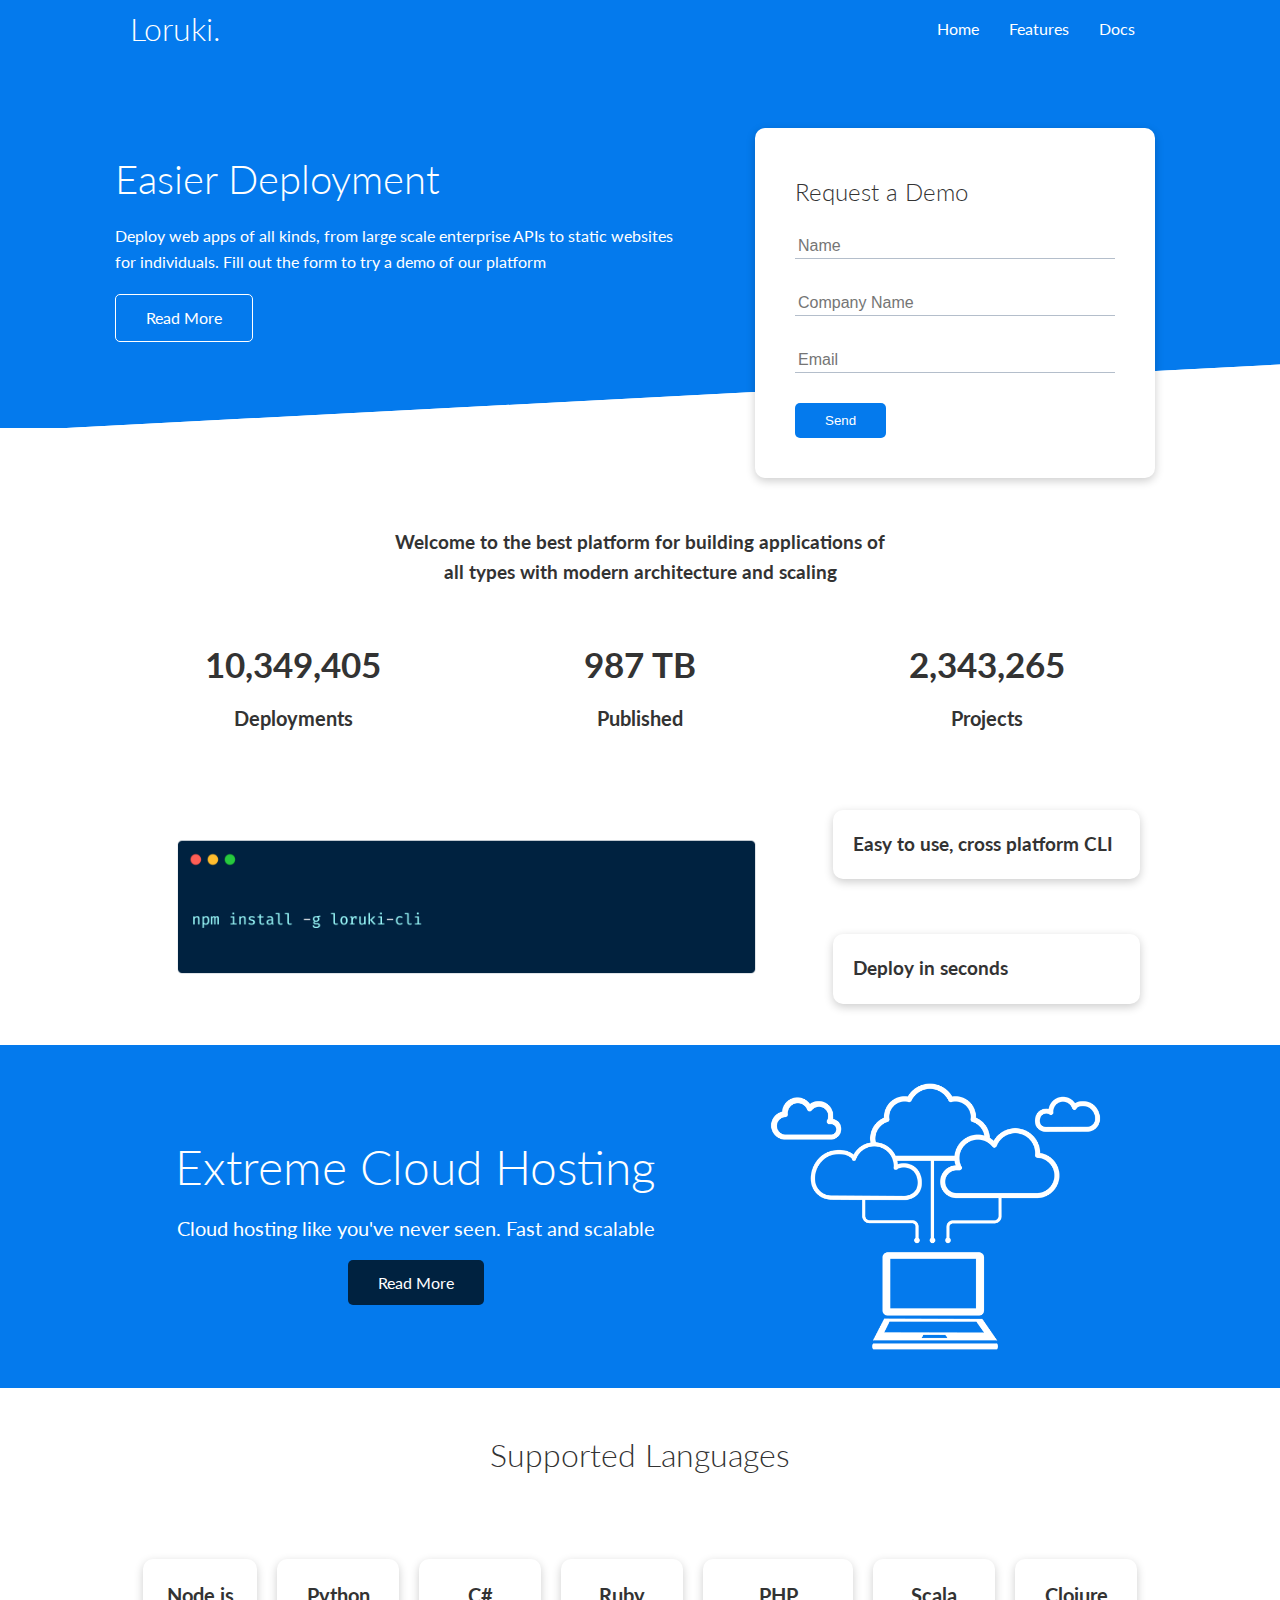
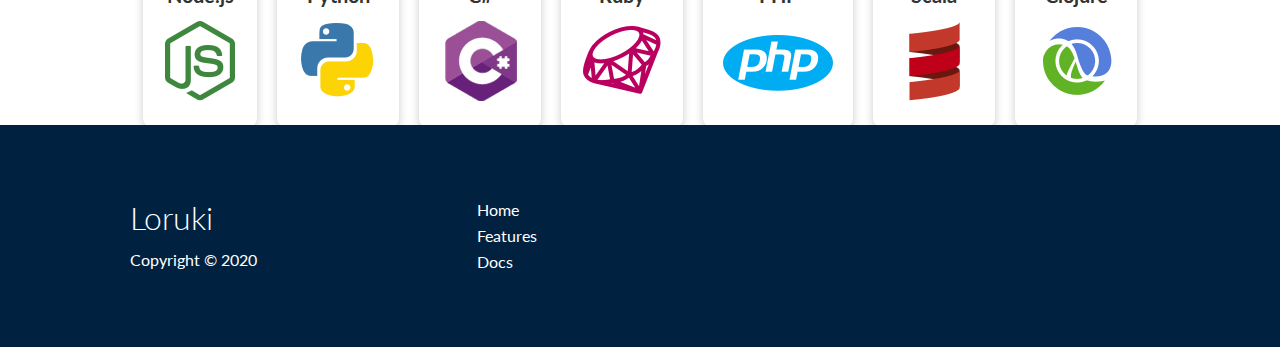
==== index.html @ 2d936f0e "HTML and CSS Frontend - Cloud Storage" ====
<!DOCTYPE html>
<html lang="en">

<head>
    <meta charset="UTF-8">
    <meta name="viewport" content="width=device-width, initial-scale=1.0">
    <title>Loruki | Cloud Hosting For Everyone</title>
    <link rel="stylesheet" href="css/style.css">
    <link rel="stylesheet" href="https://cdnjs.cloudflare.com/ajax/libs/font-awesome/5.15.1/css/all.min.css"
        integrity="sha512-+4zCK9k+qNFUR5X+cKL9EIR+ZOhtIloNl9GIKS57V1MyNsYpYcUrUeQc9vNfzsWfV28IaLL3i96P9sdNyeRssA=="
        crossorigin="anonymous" />
</head>

<body>
    <div class="navbar">
        <div class="container flex">
            <h1 class="logo">Loruki.</h1>
            <nav>
                <ul>
                    <li><a href="index.html">Home</a></li>
                    <li><a href="features.html">Features</a></li>
                    <li><a href="docs.html">Docs</a></li>
                </ul>
            </nav>
        </div>
    </div>
    <section class="showcase">
        <div class="container grid">
            <div class="showcase__text">
                <h1>Easier Deployment</h1>
                <p>Deploy web apps of all kinds, from large scale enterprise APIs to static websites for individuals.
                    Fill out the form to try a demo of our platform</p>
                <a href="feature.html" class="btn btn--outline">Read More</a>
            </div>
            <div class="showcase__form card">
                <h2>Request a Demo</h2>
                <form name="contact" method="POST" netlify-honeypot="bot-field" data-netlify="true">
                    <!-- NETLIFY Setup -->
                    <input type="hidden" name="form-name" value="contact">
                    <p class="hidden">
                        <label>Don’t fill this out if you're human: <input name="bot-field" /></label>
                    </p>
                    <!-- END NETLIFY Setup -->
                    <div class="form-control">
                        <input type="text" name="name" placeholder="Name" required>
                    </div>
                    <div class="form-control">
                        <input type="text" name="company" placeholder="Company Name" required>
                    </div>
                    <div class="form-control">
                        <input type="email" name="email" placeholder="Email" required>
                    </div>
                    <div class="form-control">
                        <input type="submit" value="Send" class="btn btn--primary">
                    </div>
                </form>
            </div>
        </div>
    </section>
    <section class="stats">
        <div class="container">
            <h3 class="stats__heading text--center my-1">
                Welcome to the best platform for building applications of all types with modern architecture and scaling
            </h3>
            <div class="grid grid-3 text--center my-4">
                <div>
                    <i class="fas fa-server fa-3x"></i>
                    <h3>10,349,405</h3>
                    <p class="text-secondary">Deployments</p>
                </div>
                <div>
                    <i class="fas fa-upload fa-3x"></i>
                    <h3>987 TB</h3>
                    <p class="text-secondary">Published</p>
                </div>
                <div>
                    <i class="fas fa-project-diagram fa-3x"></i>
                    <h3>2,343,265</h3>
                    <p class="text-secondary">Projects</p>
                </div>
            </div>
        </div>
    </section>
    <section class="cli">
        <div class="container grid">
            <img src="images/cli.png" alt="cli">
            <div class="card">
                <h3>Easy to use, cross platform CLI</h3>
            </div>
            <div class="card">
                <h3>Deploy in seconds</h3>
            </div>
        </div>
    </section>
    <section class="cloud bg--primary my-2 py-2">
        <div class="container grid">
            <div class="text--center">
                <h2 class="lg">Extreme Cloud Hosting</h2>
                <p class="lead my-1">Cloud hosting like you've never seen. Fast and scalable</p>
                <a href="feature.html" class="btn btn--dark">Read More</a>
            </div>
            <img src="images/cloud.png" alt="cloud">
        </div>
    </section>
    <section class="languages">
        <h2 class="md text--center my-2">
            Supported Languages
        </h2>
        <div class="container flex">
            <div class="card">
                <h4>Node.js</h4>
                <img src="images/logos/node.png" alt="Node">
            </div>
            <div class="card">
                <h4>Python</h4>
                <img src="images/logos/python.png" alt="Python">
            </div>
            <div class="card">
                <h4>C#</h4>
                <img src="images/logos/csharp.png" alt="Csharp">
            </div>
            <div class="card">
                <h4>Ruby</h4>
                <img src="images/logos/ruby.png" alt="Ruby">
            </div>
            <div class="card">
                <h4>PHP</h4>
                <img src="images/logos/php.png" alt="Php">
            </div>
            <div class="card">
                <h4>Scala</h4>
                <img src="images/logos/scala.png" alt="Scala">
            </div>
            <div class="card">
                <h4>Clojure</h4>
                <img src="images/logos/clojure.png" alt="Clojure">
            </div>
        </div>
    </section>
    <footer class="footer bg--dark py-5">
        <div class="container grid grid-3">
            <div>
                <h1>Loruki</h1>
                <p>Copyright &copy; 2020</p>
            </div>
            <nav>
                <ul>
                    <li><a href="index.html">Home</a></li>
                    <li><a href="features.html">Features</a></li>
                    <li><a href="docs.html">Docs</a></li>
                </ul>
            </nav>
            <div class="social">
                <a href="#"><i class="fab fa-github fa-2x"></i></a>
                <a href="#"><i class="fab fa-facebook fa-2x"></i></a>
                <a href="#"><i class="fab fa-instagram fa-2x"></i></a>
                <a href="#"><i class="fab fa-twitter fa-2x"></i></a>
            </div>
        </div>
    </footer>
</body>

</html>
---- css/style.css ----
@import url("https://fonts.googleapis.com/css2?family=Lato:wght@300&display=swap");
/*

= Global variables - css style
:root {
    --color-grey: #333;
    --color-white: #fff;
    --color-primary: #047aed;
}

_ To use global variables
    background-color: var(--primary);
*/
@-webkit-keyframes slideInFromLeft {
  0% {
    -webkit-transform: translateX(-100%);
            transform: translateX(-100%);
  }
  100% {
    -webkit-transform: translateX(0);
            transform: translateX(0);
  }
}
@keyframes slideInFromLeft {
  0% {
    -webkit-transform: translateX(-100%);
            transform: translateX(-100%);
  }
  100% {
    -webkit-transform: translateX(0);
            transform: translateX(0);
  }
}

@-webkit-keyframes slideInFromRight {
  0% {
    -webkit-transform: translateX(100%);
            transform: translateX(100%);
  }
  100% {
    -webkit-transform: translateX(0);
            transform: translateX(0);
  }
}

@keyframes slideInFromRight {
  0% {
    -webkit-transform: translateX(100%);
            transform: translateX(100%);
  }
  100% {
    -webkit-transform: translateX(0);
            transform: translateX(0);
  }
}

@-webkit-keyframes slideInFromTop {
  0% {
    -webkit-transform: translateY(-100%);
            transform: translateY(-100%);
  }
  100% {
    -webkit-transform: translateY(0);
            transform: translateY(0);
  }
}

@keyframes slideInFromTop {
  0% {
    -webkit-transform: translateY(-100%);
            transform: translateY(-100%);
  }
  100% {
    -webkit-transform: translateY(0);
            transform: translateY(0);
  }
}

@-webkit-keyframes slideInFromBottom {
  0% {
    -webkit-transform: translateY(100%);
            transform: translateY(100%);
  }
  100% {
    -webkit-transform: translateY(0);
            transform: translateY(0);
  }
}

@keyframes slideInFromBottom {
  0% {
    -webkit-transform: translateY(100%);
            transform: translateY(100%);
  }
  100% {
    -webkit-transform: translateY(0);
            transform: translateY(0);
  }
}

.container {
  max-width: 1100px;
  margin: 0 auto;
  overflow: auto;
  padding: 0 40px;
}

.flex {
  display: -webkit-box;
  display: -ms-flexbox;
  display: flex;
  -webkit-box-pack: center;
      -ms-flex-pack: center;
          justify-content: center;
  -webkit-box-align: center;
      -ms-flex-align: center;
          align-items: center;
  height: 100%;
}

.grid {
  display: -ms-grid;
  display: grid;
  -ms-grid-columns: (1fr)[2];
      grid-template-columns: repeat(2, 1fr);
  gap: 20px;
  -webkit-box-pack: center;
      -ms-flex-pack: center;
          justify-content: center;
  -webkit-box-align: center;
      -ms-flex-align: center;
          align-items: center;
  height: 100%;
}

.grid-3 {
  -ms-grid-columns: (1fr)[3];
      grid-template-columns: repeat(3, 1fr);
}

.card {
  background-color: #fff;
  color: #333;
  border-radius: 10px;
  -webkit-box-shadow: 0 3px 10px rgba(0, 0, 0, 0.2);
          box-shadow: 0 3px 10px rgba(0, 0, 0, 0.2);
  overflow: hidden;
  padding: 20px;
  margin: 10px;
}

.btn {
  display: inline-block;
  padding: 10px 30px;
  cursor: pointer;
  background-color: #047aed;
  color: #fff;
  border: none;
  border-radius: 5px;
}

.btn--outline {
  background-color: transparent;
  border: 1px solid #fff;
}

.btn:hover {
  -webkit-transform: scale(0.98);
          transform: scale(0.98);
}

.btn--primary,
.bg--primary {
  background-color: #047aed;
  color: #fff;
}

.btn--primary a,
.bg--primary a {
  color: #fff;
}

.btn--secondary,
.bg--secondary {
  background-color: #1c3fa8;
  color: #fff;
}

.btn--secondary a,
.bg--secondary a {
  color: #fff;
}

.btn--dark,
.bg--dark {
  background-color: #002240;
  color: #fff;
}

.btn--dark a,
.bg--dark a {
  color: #fff;
}

.btn--light,
.bg--light {
  background-color: #f4f4f4;
  color: #333;
}

.btn--light a,
.bg--light a {
  color: #fff;
}

.text--center {
  text-align: center;
}

.text--primary {
  color: #047aed !important;
}

.text--secondary {
  color: #1c3fa8 !important;
}

.text--dark {
  color: #002240 !important;
}

.text--light {
  color: #f4f4f4 !important;
}

.lead {
  font-size: 20px;
}

.sm {
  font-size: 1rem;
}

.md {
  font-size: 2rem;
}

.lg {
  font-size: 3rem;
}

.xl {
  font-size: 4rem;
}

.alert {
  background-color: #f4f4f4;
  padding: 10px 20px;
  font-weight: bold;
  margin: 15px 0;
}

.alert i {
  margin-right: 10px;
}

.alert--success {
  background-color: #5cb85c;
  color: #fff;
}

.alert--error {
  background-color: #d9534f;
  color: #fff;
}

code,
pre {
  background-color: #333;
  color: #fff;
  padding: 10px;
}

.my-1 {
  margin: 1rem 0;
}

.my-2 {
  margin: 1.5rem 0;
}

.my-3 {
  margin: 2rem 0;
}

.my-4 {
  margin: 3rem 0;
}

.my-5 {
  margin: 4rem 0;
}

.m-1 {
  margin: 1rem;
}

.m-2 {
  margin: 1.5rem;
}

.m-3 {
  margin: 2rem;
}

.m-4 {
  margin: 3rem;
}

.m-5 {
  margin: 4rem;
}

.py-1 {
  margin: 1rem 0;
}

.py-2 {
  padding: 1.5rem 0;
}

.py-3 {
  padding: 2rem 0;
}

.py-4 {
  padding: 3rem 0;
}

.py-5 {
  padding: 4rem 0;
}

.p-1 {
  padding: 1rem;
}

.p-2 {
  padding: 1.5rem;
}

.p-3 {
  padding: 2rem;
}

.p-4 {
  padding: 3rem;
}

.p-5 {
  padding: 4rem;
}

*,
*::before,
*::after {
  margin: 0;
  padding: 0;
  -webkit-box-sizing: border-box;
          box-sizing: border-box;
}

html {
  height: 100vh;
}

body,
#root {
  height: 100%;
  display: -webkit-box;
  display: -ms-flexbox;
  display: flex;
  -webkit-box-orient: vertical;
  -webkit-box-direction: normal;
      -ms-flex-direction: column;
          flex-direction: column;
  -webkit-box-pack: justify;
      -ms-flex-pack: justify;
          justify-content: space-between;
  font-family: 'Lato', 'sans-serif';
  color: #333;
  line-height: 1.6;
}

ul {
  list-style-type: none;
}

a {
  text-decoration: none;
  color: #333;
}

h1,
h2 {
  font-weight: 300;
  line-height: 1.2;
  margin: 10px 0;
}

p {
  margin: 10px 0;
}

img {
  width: 100%;
}

.hidden {
  visibility: hidden;
  height: 0;
  display: none;
}

.navbar {
  background-color: #047aed;
  color: #fff;
  height: 70px;
}

.navbar ul {
  display: -webkit-box;
  display: -ms-flexbox;
  display: flex;
}

.navbar a {
  color: #fff;
  padding: 10px;
  margin: 0 5px;
}

.navbar a:hover {
  border-bottom: 2px #fff solid;
}

.navbar .flex {
  -webkit-box-pack: justify;
      -ms-flex-pack: justify;
          justify-content: space-between;
}

@media (max-width: 500px) {
  .navbar {
    height: 110px;
  }
  .navbar .flex {
    -webkit-box-orient: vertical;
    -webkit-box-direction: normal;
        -ms-flex-direction: column;
            flex-direction: column;
  }
  .navbar ul {
    padding: 10px;
    background-color: rgba(0, 0, 0, 0.1);
  }
}

.showcase {
  height: 400px;
  background-color: #047aed;
  color: #fff;
  position: relative;
}

.showcase::before, .showcase::after {
  content: '';
  position: absolute;
  height: 100px;
  bottom: -70px;
  right: 0;
  left: 0;
  background-color: #fff;
  transform: skewY(-3deg);
  -webkit-transform: skewY(-3deg);
  -moz-transform: skewY(-3deg);
  -ms-transform: skewY(-3deg);
}

.showcase h1 {
  font-size: 40px;
}

.showcase p {
  margin: 20px 0;
}

.showcase .grid {
  -ms-grid-columns: 55% 45%;
      grid-template-columns: 55% 45%;
  gap: 30px;
  overflow: visible;
}

.showcase__form {
  position: relative;
  top: 60px;
  height: 350px;
  width: 400px;
  padding: 40px;
  z-index: 100;
  justify-self: flex-end;
  -webkit-animation: slideInFromRight 1s ease-in;
          animation: slideInFromRight 1s ease-in;
}

.showcase__form form {
  display: -webkit-box;
  display: -ms-flexbox;
  display: flex;
  -webkit-box-orient: vertical;
  -webkit-box-direction: normal;
      -ms-flex-direction: column;
          flex-direction: column;
}

.showcase__form .form-control {
  margin: 15px 0;
}

.showcase__form input[type='text'],
.showcase__form input[type='email'] {
  border: 0;
  border-bottom: 1px solid #b4becb;
  width: 100%;
  padding: 3px;
  font-size: 16px;
}

.showcase__form input[type='text']:focus,
.showcase__form input[type='email']:focus {
  outline: none;
}

.showcase__text {
  -webkit-animation: slideInFromLeft 1s ease-in;
          animation: slideInFromLeft 1s ease-in;
}

@media (max-width: 768px) {
  .showcase {
    height: auto;
  }
  .showcase .grid {
    -ms-grid-columns: 1fr;
        grid-template-columns: 1fr;
    -ms-grid-rows: 1fr;
        grid-template-rows: 1fr;
  }
  .showcase__text {
    text-align: center;
    margin-top: 40px;
    -webkit-animation: slideInFromTop 1s ease-in;
            animation: slideInFromTop 1s ease-in;
  }
  .showcase__form {
    -ms-grid-column-align: center;
        justify-self: center;
    margin: auto;
    -webkit-animation: slideInFromBottom 1s ease-in;
            animation: slideInFromBottom 1s ease-in;
  }
}

.stats {
  padding-top: 100px;
  -webkit-animation: slideInFromBottom 1s ease-in;
          animation: slideInFromBottom 1s ease-in;
}

.stats__heading {
  max-width: 500px;
  margin: auto;
}

.stats .grid h3 {
  font-size: 35px;
}

.stats .grid p {
  font-size: 20px;
  font-weight: bold;
}

@media (max-width: 768px) {
  .stats {
    height: auto;
  }
  .stats .grid {
    -ms-grid-columns: 1fr;
        grid-template-columns: 1fr;
    -ms-grid-rows: 1fr;
        grid-template-rows: 1fr;
  }
}

.cli .grid {
  -ms-grid-columns: (1fr)[3];
      grid-template-columns: repeat(3, 1fr);
  -ms-grid-rows: (1fr)[2];
      grid-template-rows: repeat(2, 1fr);
}

.cli .grid > *:first-child {
  -ms-grid-column: 1;
  -ms-grid-column-span: 2;
  grid-column: 1 / span 2;
  grid-row: 1 / -1;
}

@media (max-width: 768px) {
  .cli {
    height: auto;
  }
  .cli .grid {
    -ms-grid-columns: 1fr;
        grid-template-columns: 1fr;
    -ms-grid-rows: 1fr;
        grid-template-rows: 1fr;
  }
  .cli .grid > *:first-child {
    -ms-grid-column: 1;
    grid-column: 1;
    -ms-grid-row: 1;
    grid-row: 1;
  }
}

.cloud .grid {
  -ms-grid-columns: 4fr 3fr;
      grid-template-columns: 4fr 3fr;
}

@media (max-width: 768px) {
  .cloud {
    height: auto;
  }
  .cloud .grid {
    -ms-grid-columns: 1fr;
        grid-template-columns: 1fr;
    -ms-grid-rows: 1fr;
        grid-template-rows: 1fr;
  }
}

.languages .card {
  text-align: center;
  margin: 18px 10px 40px;
}

.languages .flex {
  -ms-flex-wrap: wrap;
      flex-wrap: wrap;
}

.languages .card {
  -webkit-transition: -webkit-transform 0.2s ease-in;
  transition: -webkit-transform 0.2s ease-in;
  transition: transform 0.2s ease-in;
  transition: transform 0.2s ease-in, -webkit-transform 0.2s ease-in;
}

.languages .card h4 {
  font-size: 20px;
  margin-bottom: 10px;
}

.languages .card:hover {
  -webkit-transform: translateY(-15px);
          transform: translateY(-15px);
}

.footer .social a {
  margin: 0 10px;
}

.features__head img {
  width: 200px;
  justify-self: flex-end;
}

.features__sub-head img {
  width: 300px;
  justify-self: flex-end;
}

.features__main .card > i {
  margin-right: 20px;
}

.features__main .grid {
  padding: 30px;
}

.features__main .grid > *:first-child {
  grid-column: 1 / -1;
}

.features__main .grid > *:nth-child(2) {
  -ms-grid-column: 1;
  -ms-grid-column-span: 2;
  grid-column: 1 / span 2;
}

@media (max-width: 768px) {
  .features__main .grid, .features__head .grid, .features__sub-head .grid {
    -ms-grid-columns: 1fr;
        grid-template-columns: 1fr;
    -ms-grid-rows: 1fr;
        grid-template-rows: 1fr;
    text-align: center;
  }
  .features__main .grid img, .features__head .grid img, .features__sub-head .grid img {
    -ms-grid-column-align: center;
        justify-self: center;
  }
  .features__main .grid > *:first-child,
  .features__main .grid > *:nth-child(2) {
    -ms-grid-column: 1;
    grid-column: 1;
  }
}

.docs__head img {
  width: 200px;
  justify-self: flex-end;
}

.docs__sub-head img {
  width: 300px;
  justify-self: flex-end;
}

.docs__main h3 {
  margin: 20px 0;
}

.docs__main .grid {
  -ms-grid-columns: 1fr 2fr;
      grid-template-columns: 1fr 2fr;
  -webkit-box-align: start;
      -ms-flex-align: start;
          align-items: flex-start;
}

.docs__main nav li {
  font-size: 17px;
  padding-bottom: 5px;
  margin-bottom: 5px;
  border-bottom: 1px solid #333;
}

.docs__main nav a {
  color: #333;
}

.docs__main nav a:hover {
  font-weight: bold;
}

@media (max-width: 768px) {
  .docs__main .grid {
    -ms-grid-columns: 1fr;
        grid-template-columns: 1fr;
    -ms-grid-rows: 1fr;
        grid-template-rows: 1fr;
  }
}
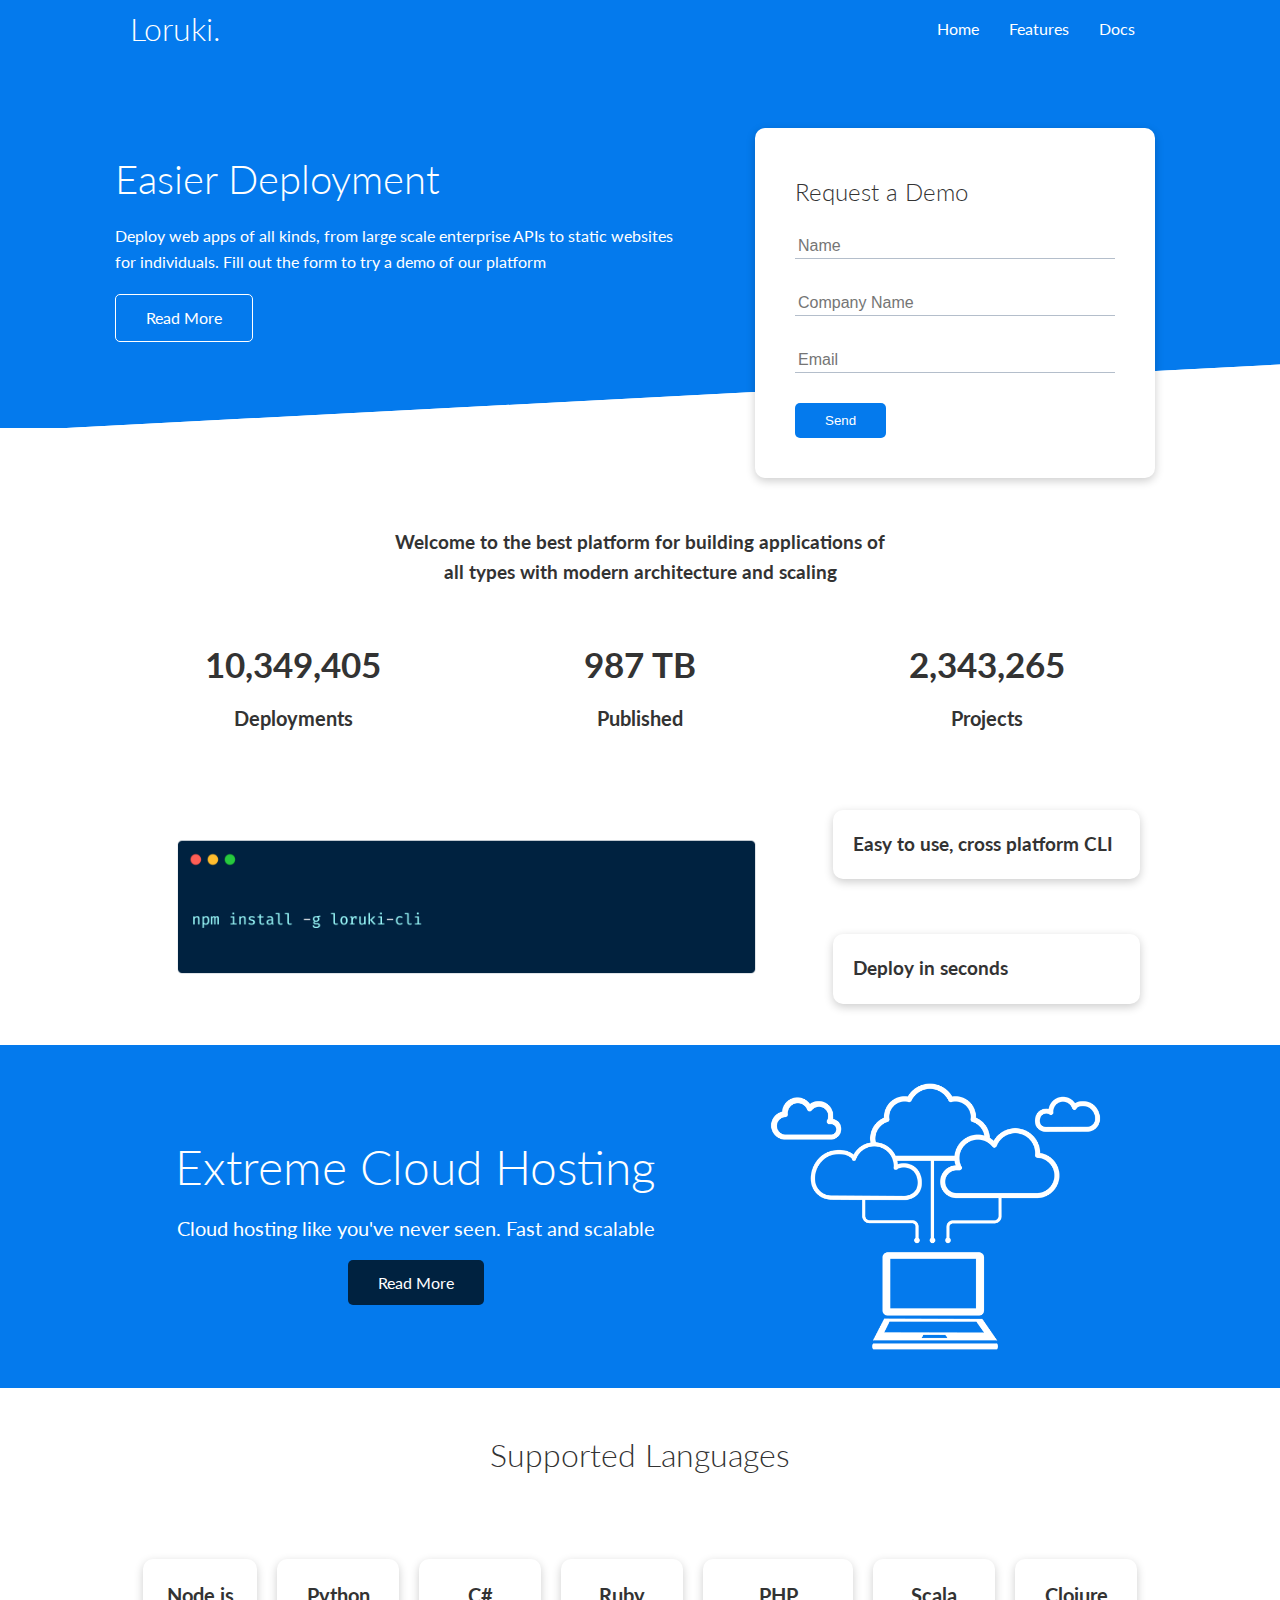
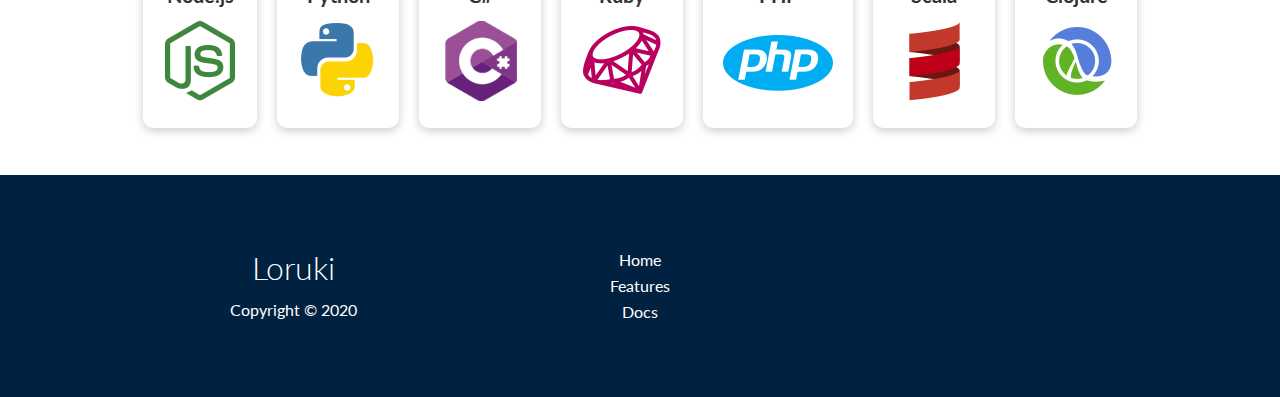
==== commit 009286c2: "Fix footer social media and languages box" ====
--- a/index.html
+++ b/index.html
@@ -97,7 +97,7 @@
             <div class="text--center">
                 <h2 class="lg">Extreme Cloud Hosting</h2>
                 <p class="lead my-1">Cloud hosting like you've never seen. Fast and scalable</p>
-                <a href="feature.html" class="btn btn--dark">Read More</a>
+                <a href="features.html" class="btn btn--dark">Read More</a>
             </div>
             <img src="images/cloud.png" alt="cloud">
         </div>
@@ -138,7 +138,7 @@
         </div>
     </section>
     <footer class="footer bg--dark py-5">
-        <div class="container grid grid-3">
+        <div class="container grid">
             <div>
                 <h1>Loruki</h1>
                 <p>Copyright &copy; 2020</p>
@@ -151,10 +151,12 @@
                 </ul>
             </nav>
             <div class="social">
-                <a href="#"><i class="fab fa-github fa-2x"></i></a>
-                <a href="#"><i class="fab fa-facebook fa-2x"></i></a>
-                <a href="#"><i class="fab fa-instagram fa-2x"></i></a>
-                <a href="#"><i class="fab fa-twitter fa-2x"></i></a>
+                <a href="https://github.com/Roger-Takeshita"><i class="fab fa-github fa-2x"></i></a>
+                <a href="https://stackoverflow.com/story/roger-takeshita"><i
+                        class="fab fa-stack-overflow fa-2x"></i></a>
+                <a href="https://www.linkedin.com/in/roger-takeshita/"><i class="fab fa-linkedin fa-2x"></i></a>
+                <a href="https://www.rogertakeshita.com/"><i class="fa fa-address-card fa-2x"></i></a>
+                <a href="http://twitter.com/rogertakeshita"><i class="fab fa-twitter fa-2x"></i></a>
             </div>
         </div>
     </footer>
--- a/css/style.css
+++ b/css/style.css
@@ -653,6 +653,10 @@
   }
 }
 
+.languages {
+  margin-bottom: 50px;
+}
+
 .languages .card {
   text-align: center;
   margin: 18px 10px 40px;
@@ -680,8 +684,36 @@
           transform: translateY(-15px);
 }
 
+.footer .grid {
+  -ms-grid-columns: (1fr)[3];
+      grid-template-columns: repeat(3, 1fr);
+  text-align: center;
+}
+
 .footer .social a {
   margin: 0 10px;
+}
+
+@media (max-width: 500px) {
+  .footer .grid {
+    -ms-grid-columns: (1fr)[2];
+        grid-template-columns: repeat(2, 1fr);
+    -ms-grid-rows: (1fr)[2];
+        grid-template-rows: repeat(2, 1fr);
+  }
+  .footer .grid > *:first-child {
+    -ms-grid-column: 1;
+    -ms-grid-column-span: 1;
+    grid-column: 1 / span 1;
+  }
+  .footer .grid > *:nth-child(2) {
+    -ms-grid-column: 2;
+    -ms-grid-column-span: 1;
+    grid-column: 2 / span 1;
+  }
+  .footer .grid > *:last-child {
+    grid-column: 1 / -1;
+  }
 }
 
 .features__head img {
